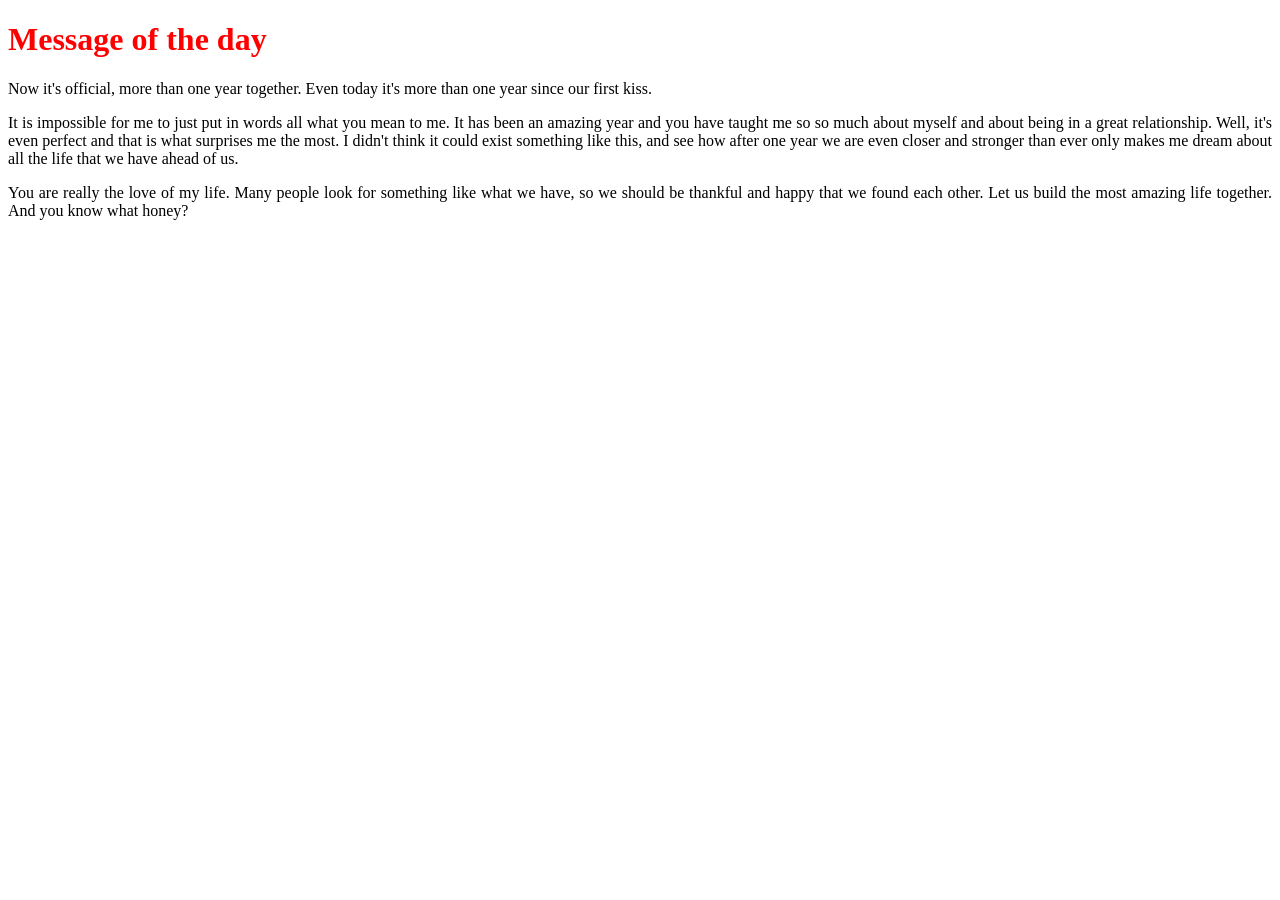
==== index.html @ ac78d9bf "Message of the day 2016-11-01" ====
<!DOCTYPE html>

<head>  
  <title> Honey novia </title>
  <style>
    h1 {color:red;}
    p {text-align:justify;}
    a {text-decoration:none;color:black}
  </style>
  
</head>

<body>
	<h1> Message of the day </h1>


	<p> Now it's official, more than one year together. Even today it's more than one year since our first kiss.</p>

	<p>It is impossible for me to just put in words all what you mean to me. It has been an amazing year and you have taught me 
	so so much about myself and about being in a great relationship. Well, it's even perfect and that is what surprises me the
	most. I didn't think it could exist something like this, and see how after one year we are even closer and stronger than ever 
	only makes me dream about all the life that we have ahead of us.
	</p>

	<p>You are really the love of my life. Many people look for something like what we have, so we should be thankful and happy 
	that we found each other. Let us build the most amazing life together. <a href=loveyou.html>And you know what honey?</a>
	</p>
</body>
<!--
<p>
Hola novia, esta vez decid&#237 escribirte en espa&#241ol. La siguiente frase deber&#237as entenderla f&#225cilmente:
</p>

<p>
Eres lo m&#225s maravilloso que me pas&#243 en esta vida.
</p>

<p>
Todav&#237a me parece incre&#237ble como empez&#243 nuestra historia. Empez&#243 aqu&#237 en mi departamento, un d&#237a solamente llegaste
y me cautivaste con tu sonrisa, con esa risa que hasta ahora me hace enamorarme m&#225s cada vez que la escucho. Me acuerdo 
que ve&#237as una pel&#237cula y yo solo escuchaba como te re&#237as. Yo pensaba, "me encanta su manera de re&#237r". Y en esos primeros d&#237as me di 
cuenta que te encanta re&#237r, que eres una persona feliz y eso es algo que siempre he admirado de ti. Para m&#237 eres perfecta, 
no solo porque somos muy parecidos, pero tambi&#233n porque tienes cosas que yo no, porque en muchos aspectos quisiera ser 
como t&#250, y poque s&#233 que contigo en mi vida voy a llegar a ser el mejor hombre que puedo ser.
</p>

<p>
Te amo amor de mi vida
</p>
-->

<!--

<p>
  Hey bunny, yeah, I had to use it as you said I would. Only 2 weeks left until we can finally say we have known each other for more than one year. It has been
  such a great time with you. 
</p>

<p>
  I have to say that the most incredible part of my time with you is discovering
  how well we understand each other. Even when we argue I somehow feel that we are 
  still connected with the same goal in mind. I cannot believe that I found someone so 
  compatible with me as you are. So I am really not lying when I say that we are
   perfect. And you know what, you think the same, which comes to show how great
    we are together.
</p>


<p>
  I also love you today honey novia!
</p>

-->

<!--

<p>
  Hey honey novia, today its eleven months since the day we met, and I am so happy to have you in my life. I thought I could remind 
  you about one of our great weekends, I am sure if you look at the photo you will know what weekend it was.
</p>

<p style="text-align:center;"> <img src="images/20160410_180629.jpg" alt="Pink tulips" style="width:405px;height:304px;"> </p>

 

<p>
  I really cannot wait for more weekends like that together, in many different parts of the world. If it is up me, I would go 
  everywhere with you, but I know you don't like some of the cold places I would like to visit; still, wherever I go I am always 
  thinking of you. And for the rest of places; the ones that we will see together, you can always count with a kiss everytime you 
  blink. I love you honey novia.
</p>
-->


<!--
<p>
  Good morning my honey novia. This morning I woke up and I knew I had dreamed about you, I cannot remember what was it about, but 
  I just knew you had been in my mind. It's funny how you keep getting deeper and deeper into my mind as time goes by. Eventhough 
  I already made up my mind about you months ago, you become more important to me every day and every night. There is no longer a me without 
  you, and that's the way it has to be.
</p>

<p>
  I love you this morning and I will love you this evening. That's the sentence I will repeat every day from now on. Many kisses 
  my honey novia!
</p>
-->

<!--
<p>
  Hey honey novia, now it's only 3 days to see you again and you have no idea how happy I am and how much I miss you. I was just now thinking on how much 
  I love your laugh. I think I have told you many times that I loved 
  your laugh since the first time I heard it. I still remember because I was not by your side back then, but eventhough I didn't know you, 
  I wished I could be there with you, laugh with you, and kiss you. Yes honey novia, I wanted to kiss you since the first night I met you.
</p>

<p>
  Luckily for me, now I hear it everyday, and even several times per day. I love how I hear you laugh when I wake up and how you seem so 
  happy at night before you go to sleep and wish me good night. So just keep laughing and keep laughing with me. That makes me the happiest guy 
  in the world. I love you honey novia!
</p>

-->

<!--
<p>
Hey honey novia, tonight I just want to tell you that I love you. I really really do, and I really want to believe that this is the most special thing in the world.
At least that's how it feels to me. I am not perfect, and you are not either, but I will do my best to make our life together perfect. Please do the same for me.
</p>

<p>
I know we deserve to have the best life, a life we could only have dreamed of. With ups and downs, sure, I hope with not so many bad things, but no matter what, if we are together, we will always have a perfect life.
I do hope life will also give us good things, after all, there are things which are not up to us. But I have hope, I have hope in us.
</p>

<p>
I love you with all my heart!
</p>

-->

<!--
<p>
Good morning honey novia! Finally I post sometthing for you again. After two weekends with you I could not be happier with my life. Everytime I spend time with you I realize how great we will be together and I am more and more convinced that we are perfect for each other. I can not wait for the day in which I will not have to wait weeks or days to see you. 
</p>

<p>
I am so excited about our perfect life together, because with you, no matter what, life is perfect. I love you honey novia!
</p>
-->

<!--
<p>
  This time the message is inspired by a phrase you just said to me as I began to write this new entry. You said: don't loose me. Of course I do not plan to loose you 
  my honey novia. You are the best thing in the world to me and I want to have you always close to me. I know you say it as a joke everytime my phone falls off as we speak on skype 
  and I hope that's the only time you will say it. I love you with all my heart and as we always say: you are stuck with me, so, no novia, I am not going to loose you, not 
  today, not ever.
</p>
-->

<!--

<p>
Hey honey novia. You know they say that the best relationships are the ones where both people tell each other what they think.
I love when you remind me about these messages, and the fact that sometimes it might take me a bit longer to write them, does not mean I have forgotten about you, but I love when you ask me about your message.
I do not mind that you do and I hope you do not mind doing it. I hope you always ask me to do nice things for you. I will do them with or without you telling me, but it is great to know that you 
will not let me not make you happy. And making you happy makes me simply the happiest guy in the world.
</p>

<p>
I love you my honey novia.
</p>
-->

<!--

<p>
Now it has been a few days since my last message, but the fact that I was busy does not mean I stopped thinking of you.
Besides, I got to see you over the weekend and if I am completely honest with you, I have the best days of my life everytime I am with you. 
So I have come to the conclusion that every day that I am with you is the best day of my life. Thanks for making my days and my life so amazing.
</p>

<p>
Many kisses my honey novia.
</p>
-->

<!--

<p> 
One more day,one more message, not sure that I will be able to post something here every day, but as long as I can, why not do it.
What I can do is try to talk to you every single day, at least one "Hi honey novia", but don't leave you one day without hearing from me.
Okay, it might be that at some point I will be in some crazy place and I can't talk to you, so that's why I should take advantage of every time I can.
My plan is for you to never forget how I feel about you. Not one single day, because every single day I am loving you. 

I love you today honey novia.
</p>
-->

<!-- My first message and I wonder what to say.
I told you it would not be easy, so many things I could tell and so many that I already have.
I could tell you that today I woke up and thought about you, but you probably know that already. Hmm, what if I tell you that I dreamed about you last night.
Too obvious too. What about the fact that I am thinking about you right now (again too obvious).
I know! what is not so obvious is that one week from now, one month from now, one year from now, and hopefully 20 years from now I will still wake up and think about you.
I will still dream about you and I will still think about you when I will send you a message to tell you how I feel about you.*/

/*Have a good day my honey novia.*/ -->
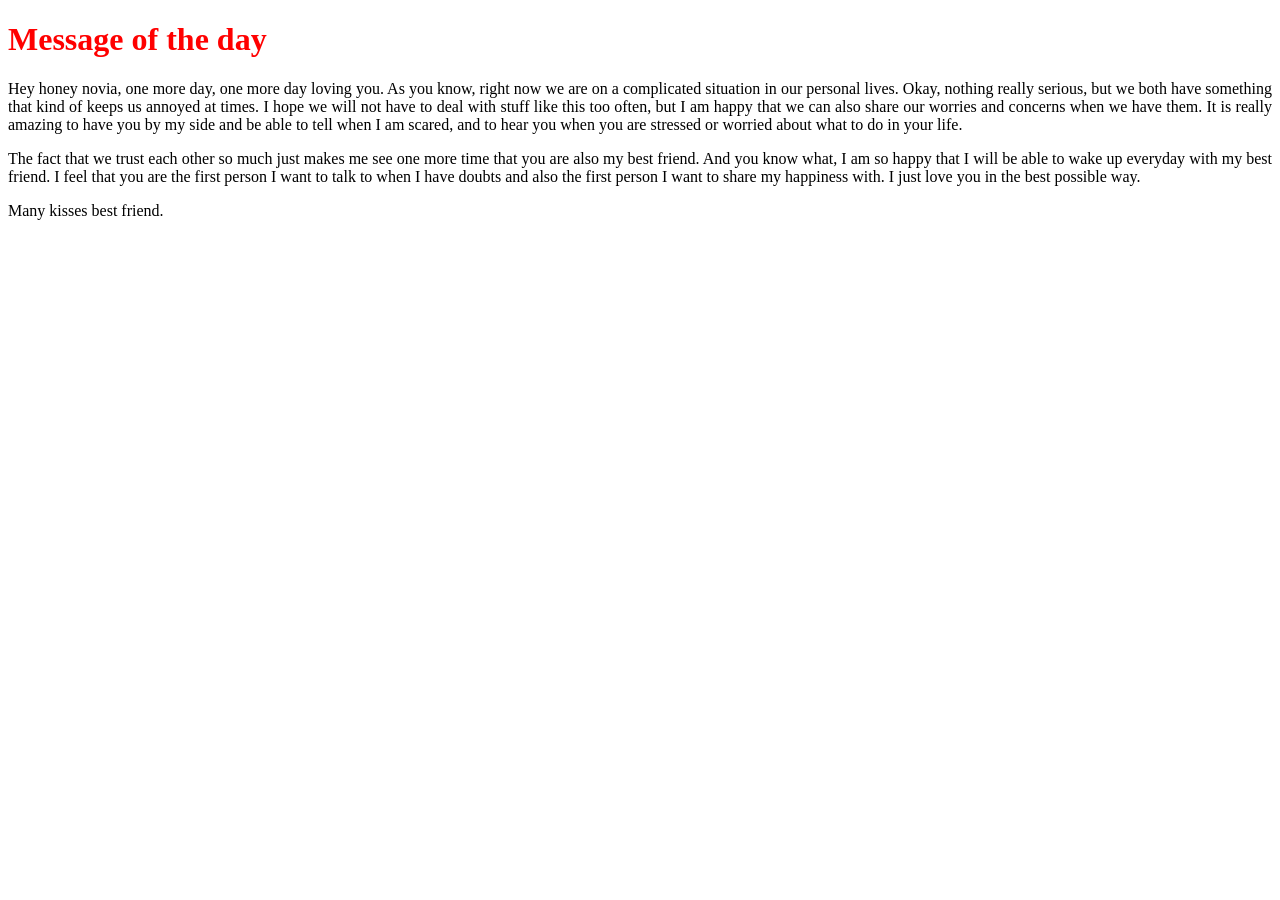
==== commit 7f907238: "Message of the day 09-11-2016" ====
--- a/index.html
+++ b/index.html
@@ -13,7 +13,25 @@
 <body>
 	<h1> Message of the day </h1>
 
-
+	<p>
+	  Hey honey novia, one more day, one more day loving you. As you know, right now we are on a complicated situation in our personal 
+	  lives. Okay, nothing really serious, but we both have something that kind of keeps us annoyed at times. I hope we will not have 
+	  to deal with stuff like this too often, but I am happy that we can also share our worries and concerns when we have them. It is really 
+	  amazing to have you by my side and be able to tell when I am scared, and to hear you when you are stressed or worried about what 
+	  to do in your life.
+	</p>
+	<p>
+	  The fact that we trust each other so much just makes me see one more time that you are also my best friend. And you know what, I am so 
+	  happy that I will be able to wake up everyday with my best friend. I feel that you are the first person I want to talk to when 
+	  I have doubts and also the first person I want to share my happiness with. I just love you in the best possible way.
+	</p>
+	<p>
+	  Many kisses best friend.
+	</p>
+</body>
+
+
+<!--
 	<p> Now it's official, more than one year together. Even today it's more than one year since our first kiss.</p>
 
 	<p>It is impossible for me to just put in words all what you mean to me. It has been an amazing year and you have taught me 
@@ -25,7 +43,8 @@
 	<p>You are really the love of my life. Many people look for something like what we have, so we should be thankful and happy 
 	that we found each other. Let us build the most amazing life together. <a href=loveyou.html>And you know what honey?</a>
 	</p>
-</body>
+-->
+
 <!--
 <p>
 Hola novia, esta vez decid&#237 escribirte en espa&#241ol. La siguiente frase deber&#237as entenderla f&#225cilmente:
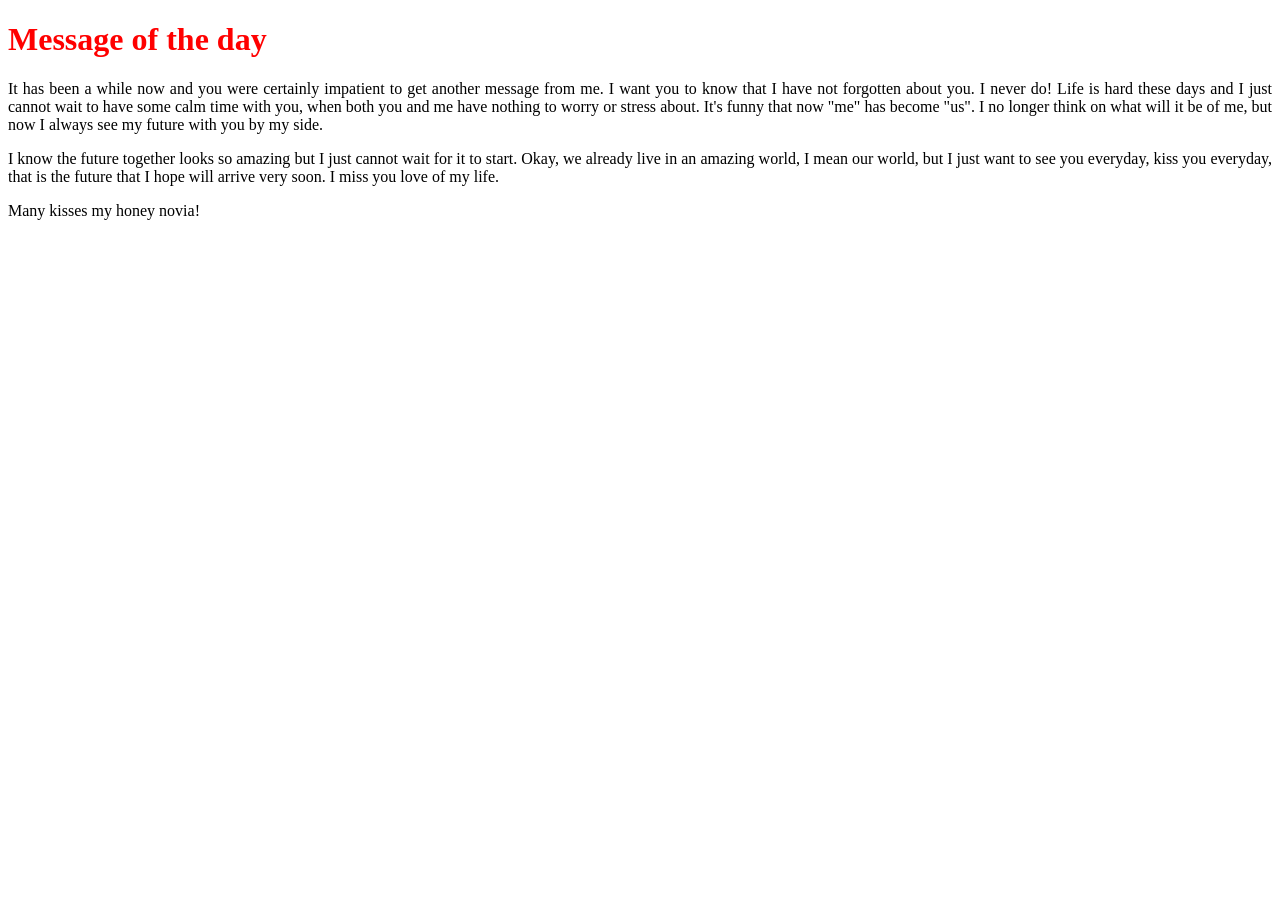
==== commit 8e0bb371: "Message of the day 08-12-2016" ====
--- a/index.html
+++ b/index.html
@@ -14,6 +14,21 @@
 	<h1> Message of the day </h1>
 
 	<p>
+	  It has been a while now and you were certainly impatient to get another message from me. I want you to know that I have not 
+	  forgotten about you. I never do! Life is hard these days and I just cannot wait to have some calm time with you, when both 
+	  you and me have nothing to worry or stress about. It's funny that now "me" has become "us". I no longer think on what will it 
+	  be of me, but now I always see my future with you by my side. 
+	</p>
+	<p>
+	  I know the future together looks so amazing but I just cannot wait for it to start. Okay, we already live in an amazing world, I 
+	  mean our world, but I just want to see you everyday, kiss you everyday, that is the future that I hope will arrive very soon. I 
+	  miss you love of my life. 
+	</p>
+	<p>
+	  Many kisses my honey novia!
+	</p>
+</body>
+<!--	<p>
 	  Hey honey novia, one more day, one more day loving you. As you know, right now we are on a complicated situation in our personal 
 	  lives. Okay, nothing really serious, but we both have something that kind of keeps us annoyed at times. I hope we will not have 
 	  to deal with stuff like this too often, but I am happy that we can also share our worries and concerns when we have them. It is really 
@@ -28,7 +43,7 @@
 	<p>
 	  Many kisses best friend.
 	</p>
-</body>
+-->
 
 
 <!--
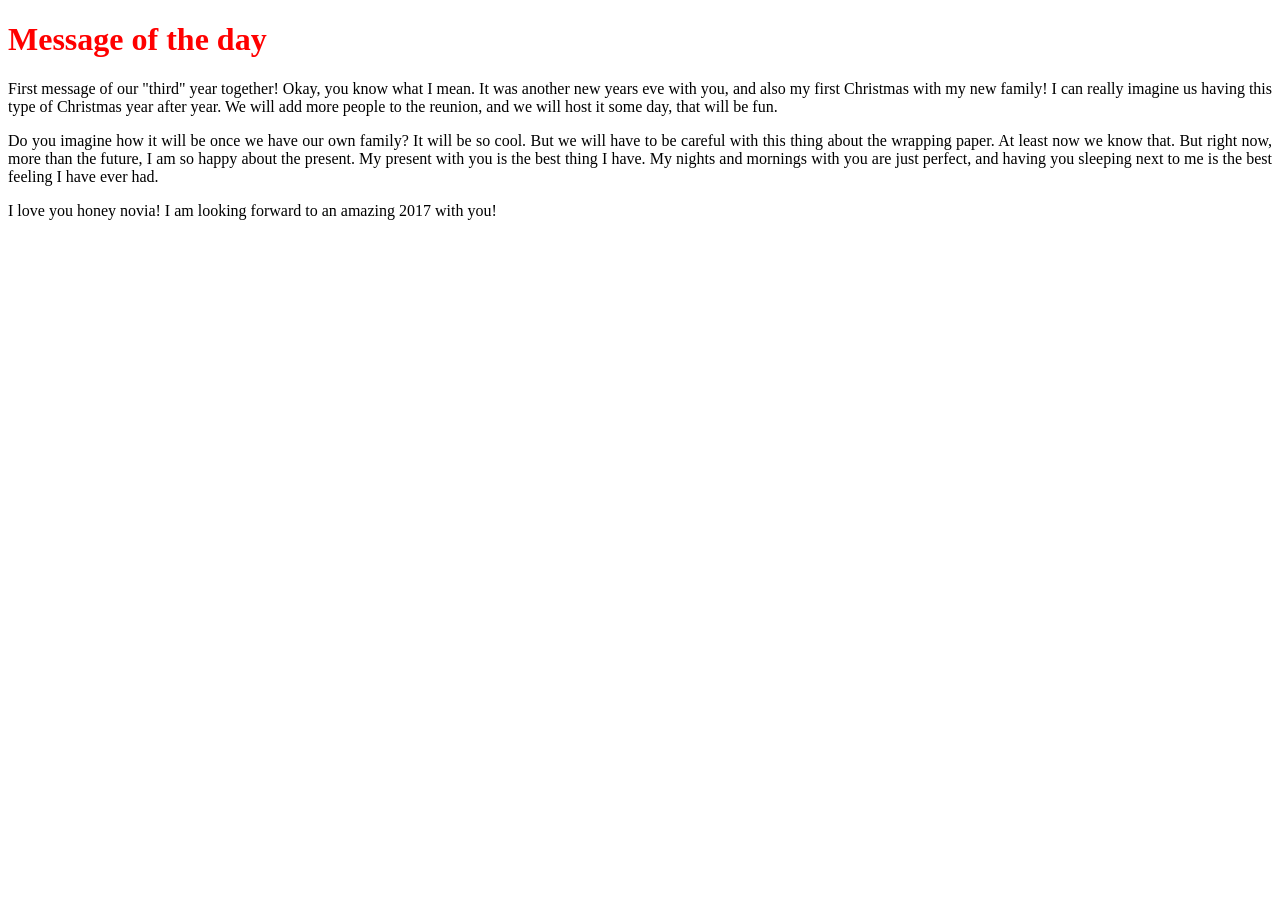
==== commit 846998d3: "Message of the day 02-01-2017" ====
--- a/index.html
+++ b/index.html
@@ -14,18 +14,19 @@
 	<h1> Message of the day </h1>
 
 	<p>
-	  It has been a while now and you were certainly impatient to get another message from me. I want you to know that I have not 
-	  forgotten about you. I never do! Life is hard these days and I just cannot wait to have some calm time with you, when both 
-	  you and me have nothing to worry or stress about. It's funny that now "me" has become "us". I no longer think on what will it 
-	  be of me, but now I always see my future with you by my side. 
-	</p>
-	<p>
-	  I know the future together looks so amazing but I just cannot wait for it to start. Okay, we already live in an amazing world, I 
-	  mean our world, but I just want to see you everyday, kiss you everyday, that is the future that I hope will arrive very soon. I 
-	  miss you love of my life. 
-	</p>
-	<p>
-	  Many kisses my honey novia!
+          First message of our "third" year together! Okay, you know what I mean. It was another new years eve with you, and also my first Christmas 
+	  with my new family! I can really imagine us having this type of Christmas year after year. We will add more people to the reunion, 
+	  and we will host it some day, that will be fun.
+	</p>
+
+	<p>
+	 Do you imagine how it will be once we have our own family? It will be so cool. But we will have to be careful with this thing about the 
+	 wrapping paper. At least now we know that. But right now, more than the future, I am so happy about the present. My present with you 
+	 is the best thing I have. My nights and mornings with you are just perfect, and having you sleeping next to me is the best feeling 
+	 I have ever had.
+	</p>
+	<p>
+	 I love you honey novia! I am looking forward to an amazing 2017 with you!
 	</p>
 </body>
 <!--	<p>
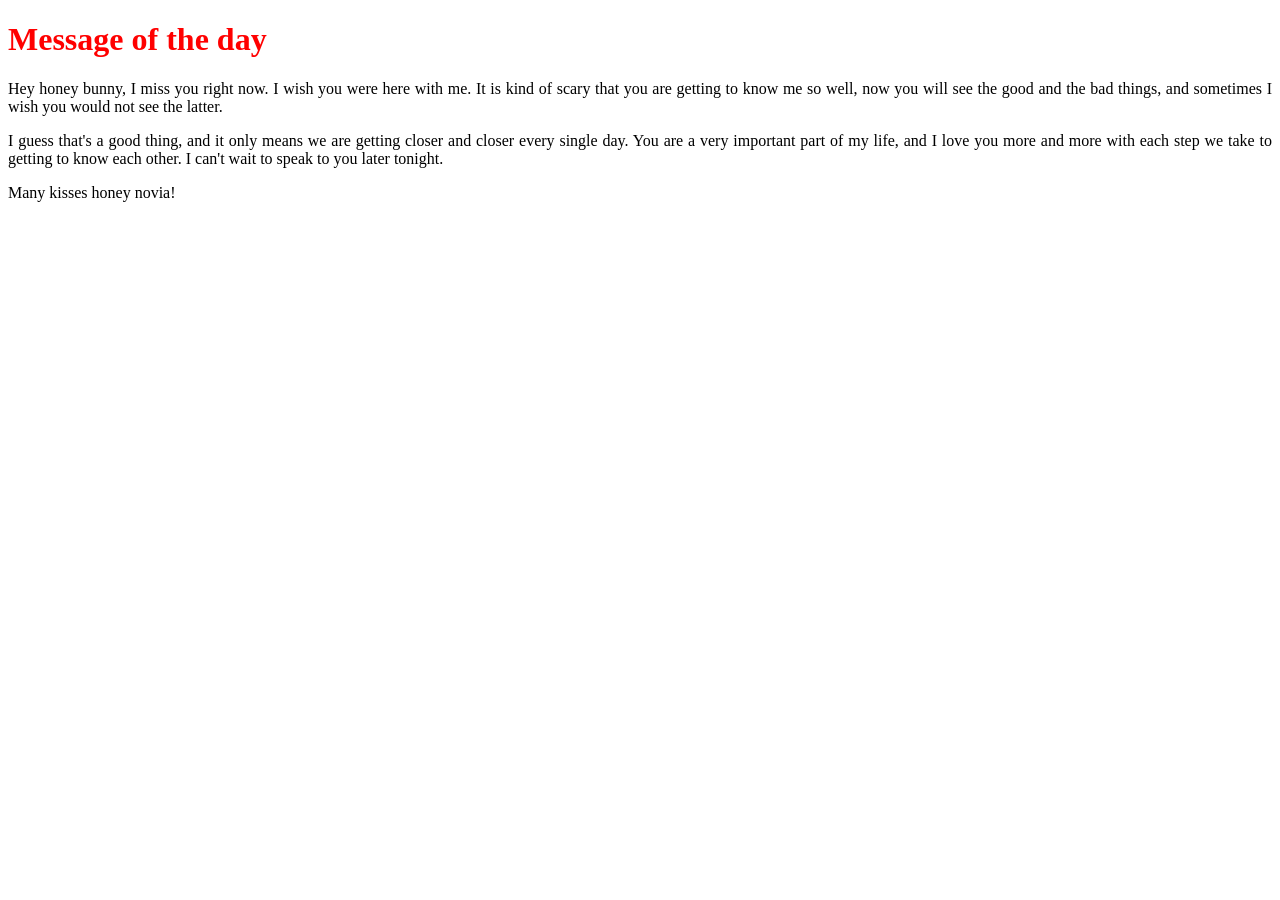
==== commit 11f6560f: "Message of the day 2017-01-25" ====
--- a/index.html
+++ b/index.html
@@ -12,7 +12,24 @@
 
 <body>
 	<h1> Message of the day </h1>
-
+	<p>
+	  Hey honey bunny, I miss you right now. I wish you were here with me.
+	  It is kind of scary that you are getting to know me so well, now 
+	  you will see the good and the bad things, and sometimes I wish you 
+	  would not see the latter.
+	</p>
+	<p>
+	  I guess that's a good thing, and it only means we are getting closer 
+	  and closer every single day. You are a very important part of my life, 
+	  and I love you more and more with each step we take to getting to 
+	  know each other. I can't wait to speak to you later tonight.
+	</p>
+	<p>
+	  <a href=loveyou.html>Many kisses honey novia!</a>
+	</p>
+</body>
+
+<!--
 	<p>
           First message of our "third" year together! Okay, you know what I mean. It was another new years eve with you, and also my first Christmas 
 	  with my new family! I can really imagine us having this type of Christmas year after year. We will add more people to the reunion, 
@@ -28,7 +45,7 @@
 	<p>
 	 I love you honey novia! I am looking forward to an amazing 2017 with you!
 	</p>
-</body>
+!>
 <!--	<p>
 	  Hey honey novia, one more day, one more day loving you. As you know, right now we are on a complicated situation in our personal 
 	  lives. Okay, nothing really serious, but we both have something that kind of keeps us annoyed at times. I hope we will not have 
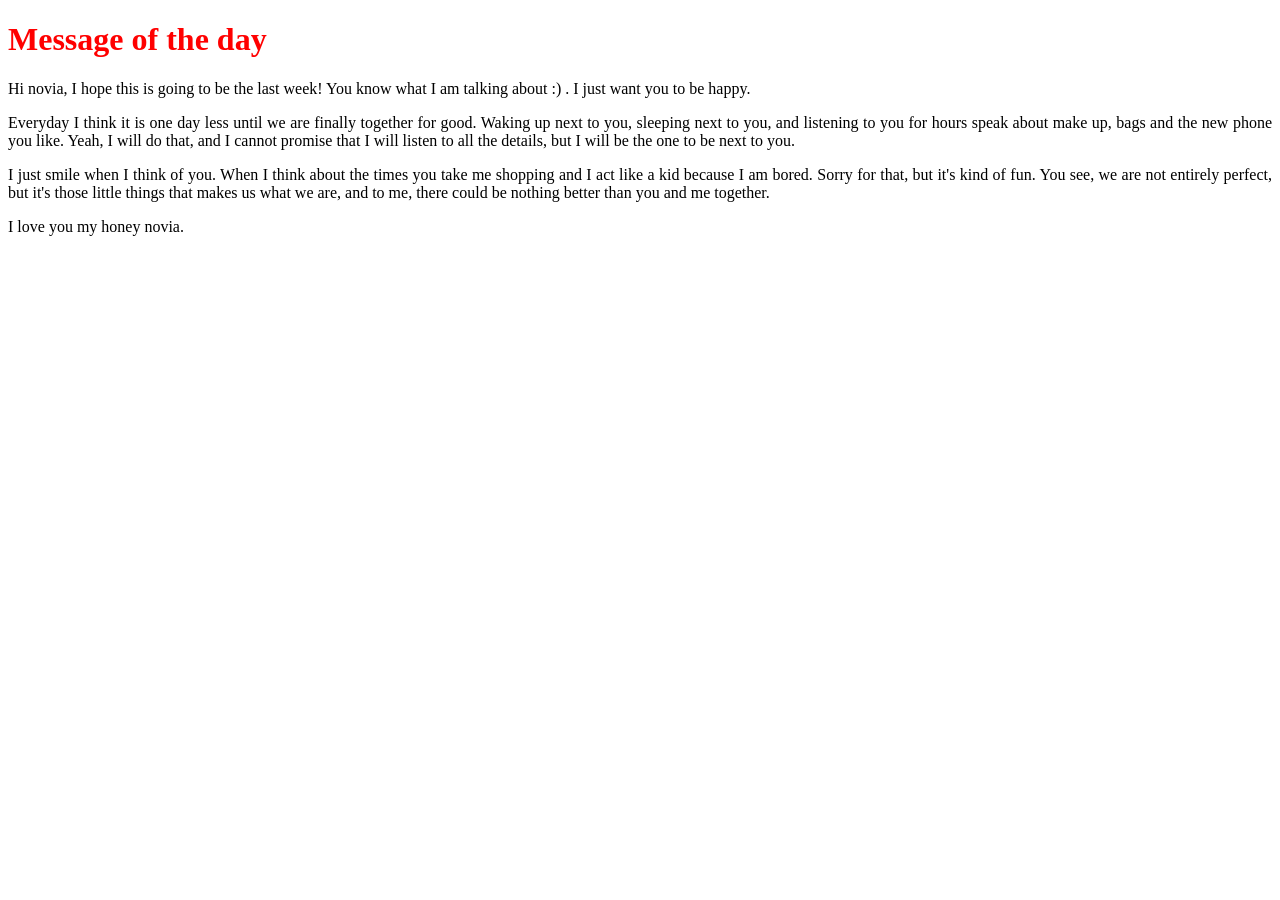
==== commit a3132b91: "Message of the day 2017-02-07" ====
--- a/index.html
+++ b/index.html
@@ -13,6 +13,31 @@
 <body>
 	<h1> Message of the day </h1>
 	<p>
+	  Hi novia, I hope this is going to be the last week! You know what I am 
+	  talking about :) . I just want you to be happy. 
+	</p>
+	<p>
+	  Everyday I think it is one day less until we are finally together for good. 
+	  Waking up next to you, sleeping next to you, and listening to you for hours 
+	  speak about make up, bags and the new phone you like. Yeah, I will do that, 
+	  and I cannot promise that I will listen to all the details, but I will be the 
+	  one to be next to you. 
+	</p>
+	<p>
+	  I just smile when I think of you. When I think about the times you take me 
+	  shopping and I act like a kid because I am bored. Sorry for that, but it's 
+	  kind of fun. You see, we are not entirely perfect, but it's those little 
+	  things that makes us what we are, and to me, there could be nothing better 
+	  than you and me together.
+	</p>
+	<p>
+	  I love you my honey novia.
+	</p>
+
+</body>
+
+<!--
+	<p>
 	  Hey honey bunny, I miss you right now. I wish you were here with me.
 	  It is kind of scary that you are getting to know me so well, now 
 	  you will see the good and the bad things, and sometimes I wish you 
@@ -28,7 +53,7 @@
 	  <a href=loveyou.html>Many kisses honey novia!</a>
 	</p>
 </body>
-
+-->
 <!--
 	<p>
           First message of our "third" year together! Okay, you know what I mean. It was another new years eve with you, and also my first Christmas 
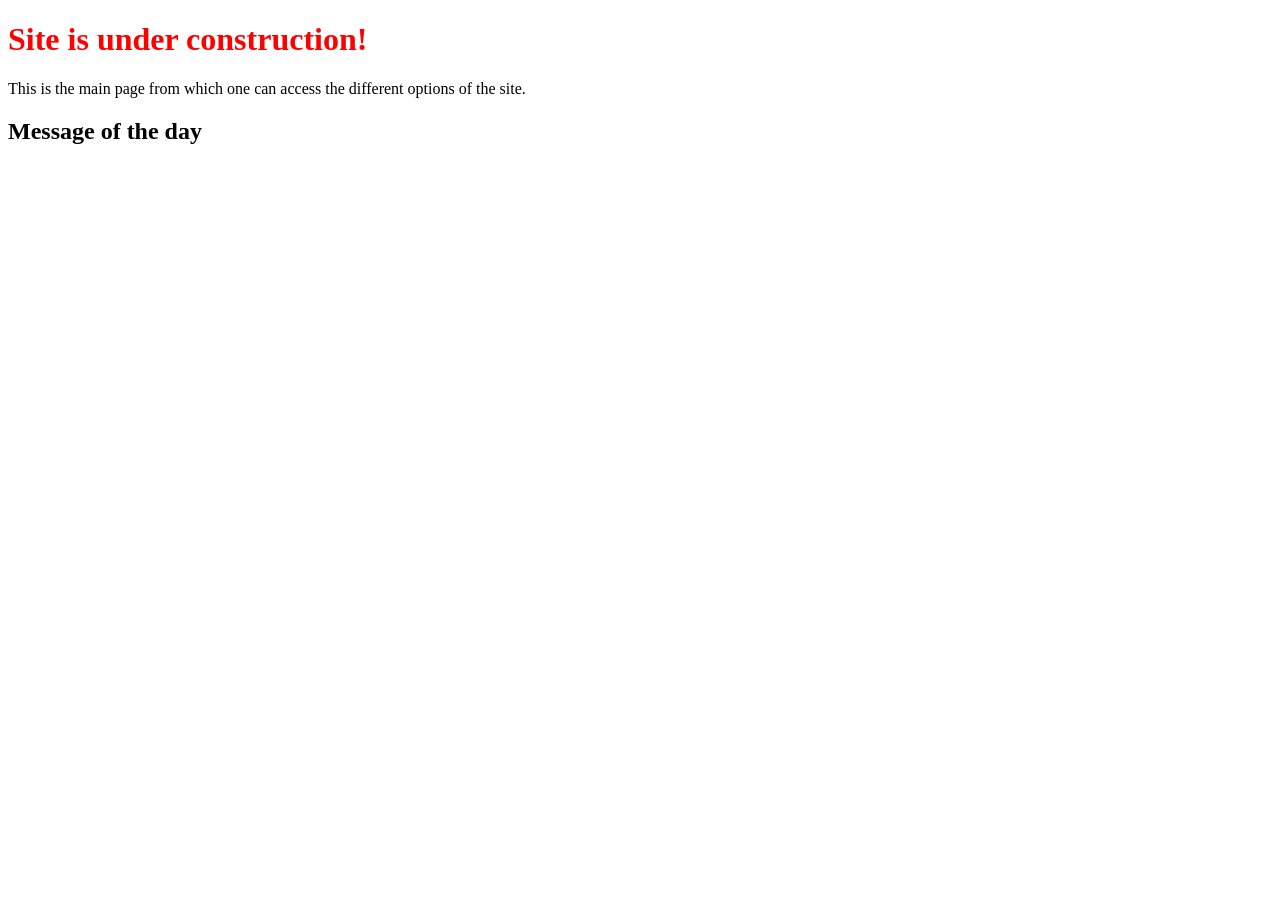
==== commit fcd60ced: "Message of the day 2017-02-14. First redesign of the site" ====
--- a/index.html
+++ b/index.html
@@ -4,6 +4,7 @@
   <title> Honey novia </title>
   <style>
     h1 {color:red;}
+    h2 {color:red;}
     p {text-align:justify;}
     a {text-decoration:none;color:black}
   </style>
@@ -11,275 +12,15 @@
 </head>
 
 <body>
-	<h1> Message of the day </h1>
+	<h1> Site is under construction! </h1>
+
 	<p>
-	  Hi novia, I hope this is going to be the last week! You know what I am 
-	  talking about :) . I just want you to be happy. 
+	  This is the main page from which one can access the 
+	  different options of the site.
 	</p>
-	<p>
-	  Everyday I think it is one day less until we are finally together for good. 
-	  Waking up next to you, sleeping next to you, and listening to you for hours 
-	  speak about make up, bags and the new phone you like. Yeah, I will do that, 
-	  and I cannot promise that I will listen to all the details, but I will be the 
-	  one to be next to you. 
-	</p>
-	<p>
-	  I just smile when I think of you. When I think about the times you take me 
-	  shopping and I act like a kid because I am bored. Sorry for that, but it's 
-	  kind of fun. You see, we are not entirely perfect, but it's those little 
-	  things that makes us what we are, and to me, there could be nothing better 
-	  than you and me together.
-	</p>
-	<p>
-	  I love you my honey novia.
-	</p>
+
+	<h2> <a href=message.html>Message of the day </a></h2>
+
 
 </body>
 
-<!--
-	<p>
-	  Hey honey bunny, I miss you right now. I wish you were here with me.
-	  It is kind of scary that you are getting to know me so well, now 
-	  you will see the good and the bad things, and sometimes I wish you 
-	  would not see the latter.
-	</p>
-	<p>
-	  I guess that's a good thing, and it only means we are getting closer 
-	  and closer every single day. You are a very important part of my life, 
-	  and I love you more and more with each step we take to getting to 
-	  know each other. I can't wait to speak to you later tonight.
-	</p>
-	<p>
-	  <a href=loveyou.html>Many kisses honey novia!</a>
-	</p>
-</body>
--->
-<!--
-	<p>
-          First message of our "third" year together! Okay, you know what I mean. It was another new years eve with you, and also my first Christmas 
-	  with my new family! I can really imagine us having this type of Christmas year after year. We will add more people to the reunion, 
-	  and we will host it some day, that will be fun.
-	</p>
-
-	<p>
-	 Do you imagine how it will be once we have our own family? It will be so cool. But we will have to be careful with this thing about the 
-	 wrapping paper. At least now we know that. But right now, more than the future, I am so happy about the present. My present with you 
-	 is the best thing I have. My nights and mornings with you are just perfect, and having you sleeping next to me is the best feeling 
-	 I have ever had.
-	</p>
-	<p>
-	 I love you honey novia! I am looking forward to an amazing 2017 with you!
-	</p>
-!>
-<!--	<p>
-	  Hey honey novia, one more day, one more day loving you. As you know, right now we are on a complicated situation in our personal 
-	  lives. Okay, nothing really serious, but we both have something that kind of keeps us annoyed at times. I hope we will not have 
-	  to deal with stuff like this too often, but I am happy that we can also share our worries and concerns when we have them. It is really 
-	  amazing to have you by my side and be able to tell when I am scared, and to hear you when you are stressed or worried about what 
-	  to do in your life.
-	</p>
-	<p>
-	  The fact that we trust each other so much just makes me see one more time that you are also my best friend. And you know what, I am so 
-	  happy that I will be able to wake up everyday with my best friend. I feel that you are the first person I want to talk to when 
-	  I have doubts and also the first person I want to share my happiness with. I just love you in the best possible way.
-	</p>
-	<p>
-	  Many kisses best friend.
-	</p>
--->
-
-
-<!--
-	<p> Now it's official, more than one year together. Even today it's more than one year since our first kiss.</p>
-
-	<p>It is impossible for me to just put in words all what you mean to me. It has been an amazing year and you have taught me 
-	so so much about myself and about being in a great relationship. Well, it's even perfect and that is what surprises me the
-	most. I didn't think it could exist something like this, and see how after one year we are even closer and stronger than ever 
-	only makes me dream about all the life that we have ahead of us.
-	</p>
-
-	<p>You are really the love of my life. Many people look for something like what we have, so we should be thankful and happy 
-	that we found each other. Let us build the most amazing life together. <a href=loveyou.html>And you know what honey?</a>
-	</p>
--->
-
-<!--
-<p>
-Hola novia, esta vez decid&#237 escribirte en espa&#241ol. La siguiente frase deber&#237as entenderla f&#225cilmente:
-</p>
-
-<p>
-Eres lo m&#225s maravilloso que me pas&#243 en esta vida.
-</p>
-
-<p>
-Todav&#237a me parece incre&#237ble como empez&#243 nuestra historia. Empez&#243 aqu&#237 en mi departamento, un d&#237a solamente llegaste
-y me cautivaste con tu sonrisa, con esa risa que hasta ahora me hace enamorarme m&#225s cada vez que la escucho. Me acuerdo 
-que ve&#237as una pel&#237cula y yo solo escuchaba como te re&#237as. Yo pensaba, "me encanta su manera de re&#237r". Y en esos primeros d&#237as me di 
-cuenta que te encanta re&#237r, que eres una persona feliz y eso es algo que siempre he admirado de ti. Para m&#237 eres perfecta, 
-no solo porque somos muy parecidos, pero tambi&#233n porque tienes cosas que yo no, porque en muchos aspectos quisiera ser 
-como t&#250, y poque s&#233 que contigo en mi vida voy a llegar a ser el mejor hombre que puedo ser.
-</p>
-
-<p>
-Te amo amor de mi vida
-</p>
--->
-
-<!--
-
-<p>
-  Hey bunny, yeah, I had to use it as you said I would. Only 2 weeks left until we can finally say we have known each other for more than one year. It has been
-  such a great time with you. 
-</p>
-
-<p>
-  I have to say that the most incredible part of my time with you is discovering
-  how well we understand each other. Even when we argue I somehow feel that we are 
-  still connected with the same goal in mind. I cannot believe that I found someone so 
-  compatible with me as you are. So I am really not lying when I say that we are
-   perfect. And you know what, you think the same, which comes to show how great
-    we are together.
-</p>
-
-
-<p>
-  I also love you today honey novia!
-</p>
-
--->
-
-<!--
-
-<p>
-  Hey honey novia, today its eleven months since the day we met, and I am so happy to have you in my life. I thought I could remind 
-  you about one of our great weekends, I am sure if you look at the photo you will know what weekend it was.
-</p>
-
-<p style="text-align:center;"> <img src="images/20160410_180629.jpg" alt="Pink tulips" style="width:405px;height:304px;"> </p>
-
- 
-
-<p>
-  I really cannot wait for more weekends like that together, in many different parts of the world. If it is up me, I would go 
-  everywhere with you, but I know you don't like some of the cold places I would like to visit; still, wherever I go I am always 
-  thinking of you. And for the rest of places; the ones that we will see together, you can always count with a kiss everytime you 
-  blink. I love you honey novia.
-</p>
--->
-
-
-<!--
-<p>
-  Good morning my honey novia. This morning I woke up and I knew I had dreamed about you, I cannot remember what was it about, but 
-  I just knew you had been in my mind. It's funny how you keep getting deeper and deeper into my mind as time goes by. Eventhough 
-  I already made up my mind about you months ago, you become more important to me every day and every night. There is no longer a me without 
-  you, and that's the way it has to be.
-</p>
-
-<p>
-  I love you this morning and I will love you this evening. That's the sentence I will repeat every day from now on. Many kisses 
-  my honey novia!
-</p>
--->
-
-<!--
-<p>
-  Hey honey novia, now it's only 3 days to see you again and you have no idea how happy I am and how much I miss you. I was just now thinking on how much 
-  I love your laugh. I think I have told you many times that I loved 
-  your laugh since the first time I heard it. I still remember because I was not by your side back then, but eventhough I didn't know you, 
-  I wished I could be there with you, laugh with you, and kiss you. Yes honey novia, I wanted to kiss you since the first night I met you.
-</p>
-
-<p>
-  Luckily for me, now I hear it everyday, and even several times per day. I love how I hear you laugh when I wake up and how you seem so 
-  happy at night before you go to sleep and wish me good night. So just keep laughing and keep laughing with me. That makes me the happiest guy 
-  in the world. I love you honey novia!
-</p>
-
--->
-
-<!--
-<p>
-Hey honey novia, tonight I just want to tell you that I love you. I really really do, and I really want to believe that this is the most special thing in the world.
-At least that's how it feels to me. I am not perfect, and you are not either, but I will do my best to make our life together perfect. Please do the same for me.
-</p>
-
-<p>
-I know we deserve to have the best life, a life we could only have dreamed of. With ups and downs, sure, I hope with not so many bad things, but no matter what, if we are together, we will always have a perfect life.
-I do hope life will also give us good things, after all, there are things which are not up to us. But I have hope, I have hope in us.
-</p>
-
-<p>
-I love you with all my heart!
-</p>
-
--->
-
-<!--
-<p>
-Good morning honey novia! Finally I post sometthing for you again. After two weekends with you I could not be happier with my life. Everytime I spend time with you I realize how great we will be together and I am more and more convinced that we are perfect for each other. I can not wait for the day in which I will not have to wait weeks or days to see you. 
-</p>
-
-<p>
-I am so excited about our perfect life together, because with you, no matter what, life is perfect. I love you honey novia!
-</p>
--->
-
-<!--
-<p>
-  This time the message is inspired by a phrase you just said to me as I began to write this new entry. You said: don't loose me. Of course I do not plan to loose you 
-  my honey novia. You are the best thing in the world to me and I want to have you always close to me. I know you say it as a joke everytime my phone falls off as we speak on skype 
-  and I hope that's the only time you will say it. I love you with all my heart and as we always say: you are stuck with me, so, no novia, I am not going to loose you, not 
-  today, not ever.
-</p>
--->
-
-<!--
-
-<p>
-Hey honey novia. You know they say that the best relationships are the ones where both people tell each other what they think.
-I love when you remind me about these messages, and the fact that sometimes it might take me a bit longer to write them, does not mean I have forgotten about you, but I love when you ask me about your message.
-I do not mind that you do and I hope you do not mind doing it. I hope you always ask me to do nice things for you. I will do them with or without you telling me, but it is great to know that you 
-will not let me not make you happy. And making you happy makes me simply the happiest guy in the world.
-</p>
-
-<p>
-I love you my honey novia.
-</p>
--->
-
-<!--
-
-<p>
-Now it has been a few days since my last message, but the fact that I was busy does not mean I stopped thinking of you.
-Besides, I got to see you over the weekend and if I am completely honest with you, I have the best days of my life everytime I am with you. 
-So I have come to the conclusion that every day that I am with you is the best day of my life. Thanks for making my days and my life so amazing.
-</p>
-
-<p>
-Many kisses my honey novia.
-</p>
--->
-
-<!--
-
-<p> 
-One more day,one more message, not sure that I will be able to post something here every day, but as long as I can, why not do it.
-What I can do is try to talk to you every single day, at least one "Hi honey novia", but don't leave you one day without hearing from me.
-Okay, it might be that at some point I will be in some crazy place and I can't talk to you, so that's why I should take advantage of every time I can.
-My plan is for you to never forget how I feel about you. Not one single day, because every single day I am loving you. 
-
-I love you today honey novia.
-</p>
--->
-
-<!-- My first message and I wonder what to say.
-I told you it would not be easy, so many things I could tell and so many that I already have.
-I could tell you that today I woke up and thought about you, but you probably know that already. Hmm, what if I tell you that I dreamed about you last night.
-Too obvious too. What about the fact that I am thinking about you right now (again too obvious).
-I know! what is not so obvious is that one week from now, one month from now, one year from now, and hopefully 20 years from now I will still wake up and think about you.
-I will still dream about you and I will still think about you when I will send you a message to tell you how I feel about you.*/
-
-/*Have a good day my honey novia.*/ -->
-
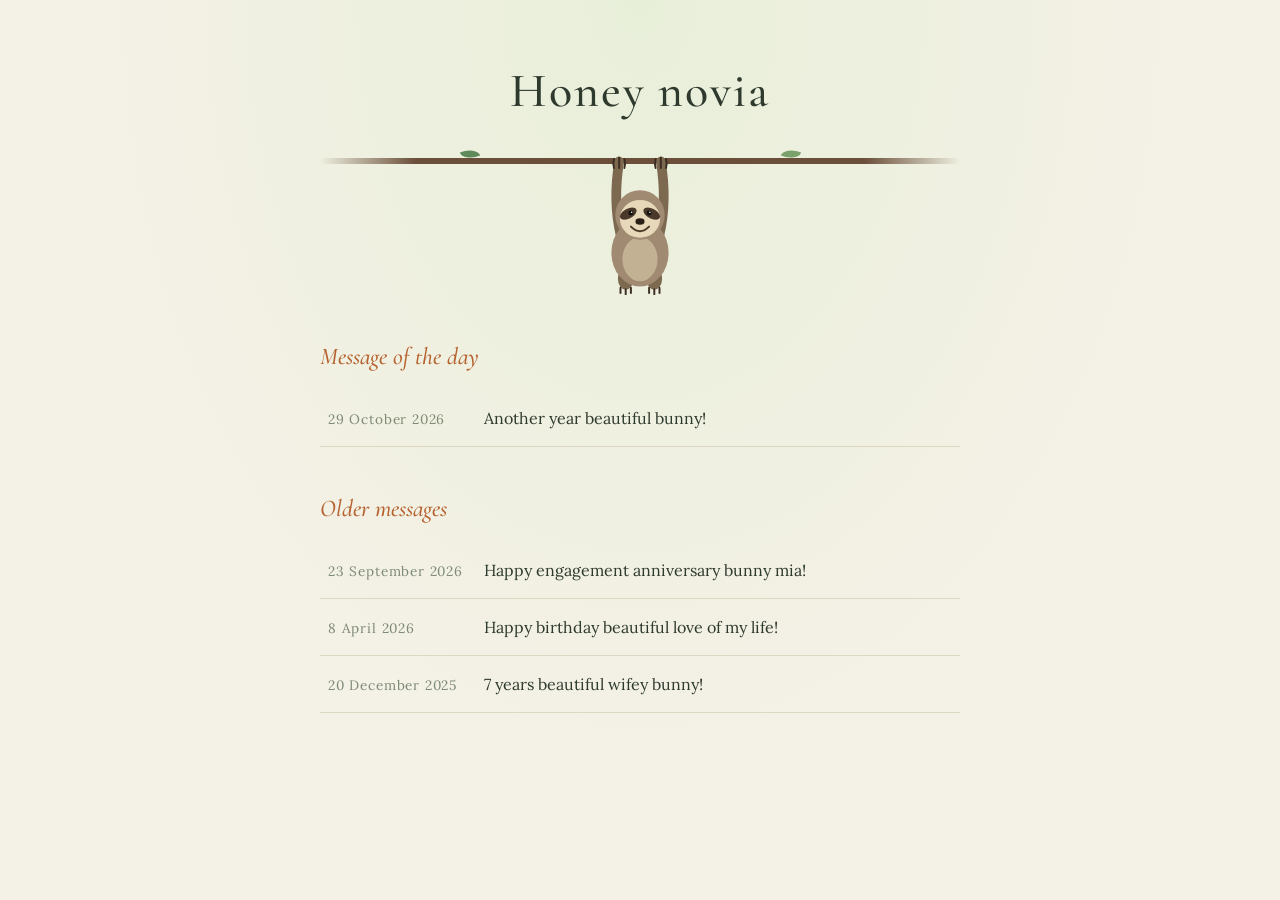
==== commit 37d00de3: "Message of the day 2026-10-29 + redesign of website" ====
--- a/index.html
+++ b/index.html
@@ -1,26 +1,32 @@
 <!DOCTYPE html>
-
-<head>  
-  <title> Honey novia </title>
-  <style>
-    h1 {color:red;}
-    h2 {color:red;}
-    p {text-align:justify;}
-    a {text-decoration:none;color:black}
-  </style>
-  
+<html lang="en">
+<head>
+  <meta charset="utf-8">
+  <meta name="viewport" content="width=device-width, initial-scale=1">
+  <title>Honey novia</title>
+  <link href="https://fonts.googleapis.com/css2?family=Cormorant+Garamond:ital,wght@0,500;1,500&family=Lora&display=swap" rel="stylesheet">
+  <link rel="stylesheet" href="style.css">
+  <link rel="icon" href="images/sloth.svg" type="image/svg+xml">
 </head>
 
 <body>
-	<h1> Site is under construction! </h1>
+<main>
+  <h1>Honey novia</h1>
+  <div class="branch"></div>
+  <img class="sloth" src="images/sloth.svg" alt="A sloth hanging from the branch">
 
-	<p>
-	  This is the main page from which one can access the 
-	  different options of the site.
-	</p>
+  <h2>Message of the day</h2>
+  <ul class="messages">
+    <li><a href="message.html"><time datetime="2026-10-29">29 October 2026</time> Another year beautiful bunny!</a></li>
+  </ul>
 
-	<h2> <a href=message.html>Message of the day </a></h2>
+  <h2>Older messages</h2>
+  <ul class="messages">
+    <li><a href="messages/2026-09-23.html"><time datetime="2026-09-23">23 September 2026</time> Happy engagement anniversary bunny mia!</a></li>
+    <li><a href="messages/2026-04-08.html"><time datetime="2026-04-08">8 April 2026</time> Happy birthday beautiful love of my life!</a></li>
+    <li><a href="messages/2025-12-20.html"><time datetime="2025-12-20">20 December 2025</time> 7 years beautiful wifey bunny!</a></li>
+  </ul>
 
-
+</main>
 </body>
-
+</html>
--- a/style.css
+++ b/style.css
@@ -0,0 +1,95 @@
+:root {
+  --bg: #f4f1e6;
+  --bg-soft: #fffdf7;
+  --text: #2f3a2f;
+  --muted: #7d8a74;
+  --accent: #b5622f;
+  --line: #dcd8c4;
+}
+body {
+  margin: 0;
+  padding: 0 1rem 4rem;
+  background: radial-gradient(ellipse at top, #e8efd9 0%, var(--bg) 60%) fixed;
+  color: var(--text);
+  font-family: "Lora", Georgia, "Times New Roman", serif;
+  line-height: 1.8;
+}
+main { max-width: 640px; margin: 0 auto; }
+h1 {
+  font-family: "Cormorant Garamond", Georgia, serif;
+  font-weight: 500;
+  font-size: 3rem;
+  text-align: center;
+  letter-spacing: .04em;
+  margin: 3rem 0 0;
+}
+h1 a { color: inherit; }
+/* the branch the sloth hangs from */
+.branch {
+  height: 6px;
+  margin: 1.5rem 0 0;
+  border-radius: 6px;
+  background: linear-gradient(90deg, transparent, #6b4f3a 15%, #6b4f3a 85%, transparent);
+  position: relative;
+}
+.branch::before, .branch::after {
+  content: "";
+  position: absolute;
+  top: -9px;
+  width: 18px;
+  height: 10px;
+  background: #5f8a5a;
+  border-radius: 0 100% 0 100%;
+  transform: rotate(-20deg);
+}
+.branch::before { left: 22%; }
+.branch::after { right: 25%; transform: rotate(20deg) scaleX(-1); background: #7aa06b; }
+.sloth {
+  display: block;
+  width: 130px;
+  margin: -9px auto 1rem;
+  position: relative;
+  transform-origin: 50% 0;
+  animation: sway 7s ease-in-out infinite;
+}
+@keyframes sway {
+  0%, 100% { transform: rotate(-2.5deg); }
+  50% { transform: rotate(2.5deg); }
+}
+@media (prefers-reduced-motion: reduce) {
+  .sloth { animation: none; }
+}
+h2 {
+  font-family: "Cormorant Garamond", Georgia, serif;
+  color: var(--accent);
+  font-size: 1.5rem;
+  font-weight: 500;
+  font-style: italic;
+  margin: 2.5rem 0 .75rem;
+}
+p { text-align: justify; margin: 0 0 1rem; }
+time { color: var(--muted); font-size: .85rem; letter-spacing: .06em; }
+.card {
+  background: var(--bg-soft);
+  border: 1px solid var(--line);
+  border-radius: 18px;
+  padding: 1.5rem 1.75rem;
+}
+.card time { display: block; margin-bottom: 1.25rem; }
+ul.messages { list-style: none; padding: 0; margin: 0; }
+ul.messages li { border-bottom: 1px solid var(--line); }
+ul.messages a {
+  display: block;
+  padding: .85rem .5rem;
+  color: var(--text);
+  transition: padding-left .6s ease, color .6s ease;
+}
+ul.messages a:hover { text-decoration: none; color: var(--accent); padding-left: 1rem; }
+ul.messages time { display: inline-block; min-width: 9.5rem; }
+.back, footer { margin-top: 2.5rem; font-size: .9rem; text-align: center; color: var(--muted); }
+a { color: var(--accent); text-decoration: none; transition: color .6s ease; }
+a:hover { text-decoration: underline; }
+@media (max-width: 480px) {
+  h1 { font-size: 2.4rem; }
+  ul.messages time { display: block; }
+}
